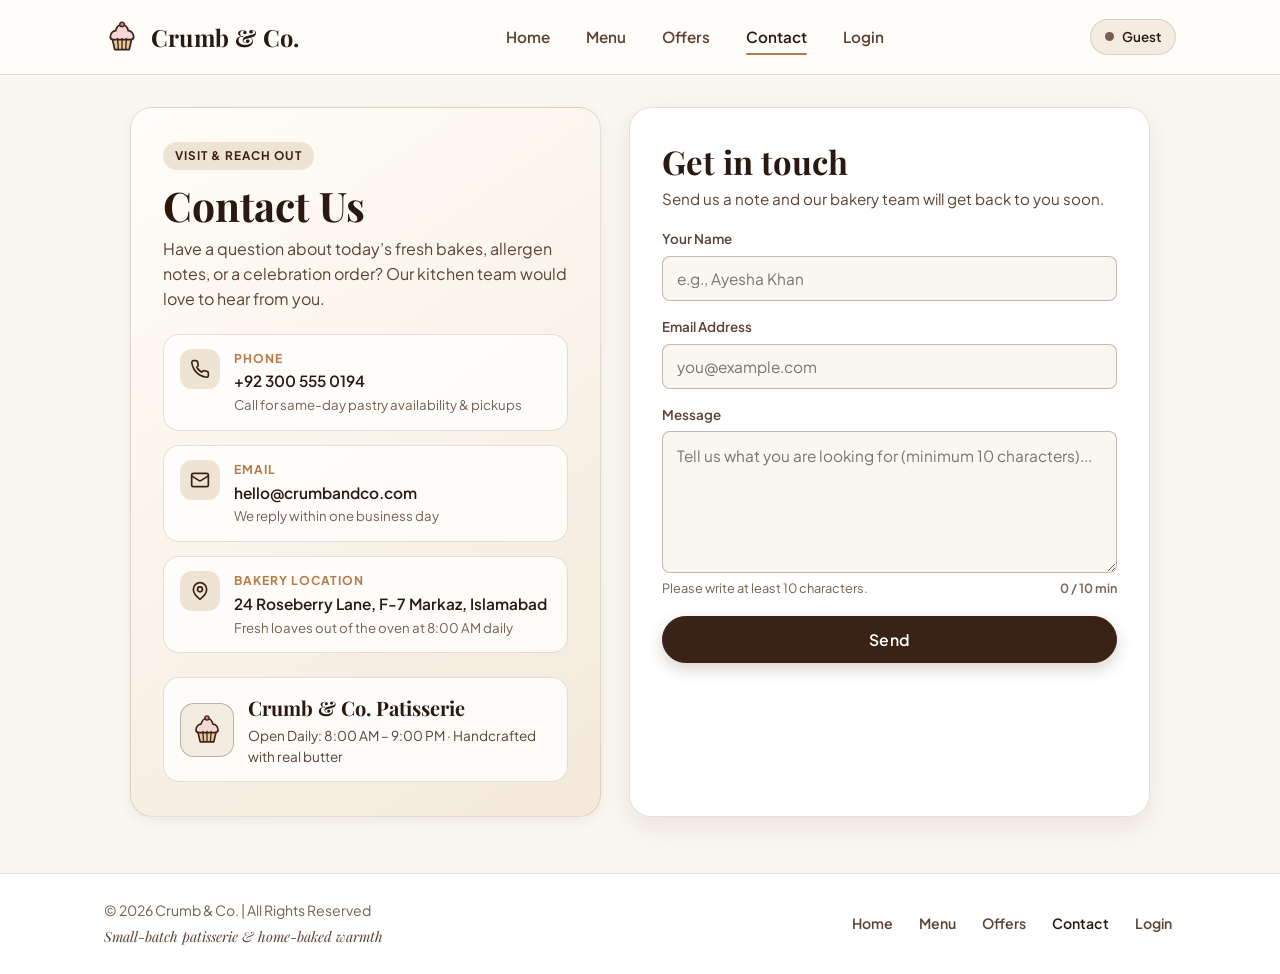
==== pages/contact.html @ cb5ddf6b "contact with added session 3" ====
<!DOCTYPE html>
<html lang="en">
<head>
  <meta charset="UTF-8">
  <meta name="viewport" content="width=device-width, initial-scale=1.0">
  <title>Crumb &amp; Co. — Contact Us</title>
  <link rel="preconnect" href="https://fonts.googleapis.com">
  <link rel="preconnect" href="https://fonts.gstatic.com" crossorigin>
  <link href="https://fonts.googleapis.com/css2?family=Playfair+Display:ital,wght@0,600;0,700;1,600&family=Plus+Jakarta+Sans:wght@400;500;600;700&display=swap" rel="stylesheet">
  <link rel="stylesheet" href="../css/crumb-pages.css">
</head>
<body>
  <a href="#main-content" class="skip-link">Skip to main content</a>

  <header class="site-header">
    <div class="container header-inner">
      <a href="../index.html" class="brand">
        <svg class="brand-icon" viewBox="0 0 40 40" fill="none" aria-hidden="true">
          <path d="M9 21h22l-3 13H12L9 21z" fill="#e9c89b" stroke="#3b2416" stroke-width="2" stroke-linejoin="round"/>
          <path d="M7 20c0-4 3-7 6-7 1-4 4-7 7-7s6 3 7 7c3 0 6 3 6 7 0 2-2 3-4 3H11c-2 0-4-1-4-3z" fill="#f7d6d9" stroke="#3b2416" stroke-width="2" stroke-linejoin="round"/>
          <circle cx="20" cy="6" r="2.5" fill="#d87b86" stroke="#3b2416" stroke-width="1.5"/>
          <line x1="15" y1="21" x2="16" y2="34" stroke="#3b2416" stroke-width="1.5"/>
          <line x1="20" y1="21" x2="20" y2="34" stroke="#3b2416" stroke-width="1.5"/>
          <line x1="25" y1="21" x2="24" y2="34" stroke="#3b2416" stroke-width="1.5"/>
        </svg>
        <span>Crumb &amp; Co.</span>
      </a>

      <nav class="primary-nav" aria-label="Main navigation">
        <ul class="nav-links">
          <li><a href="../index.html">Home</a></li>
          <li><a href="../menu.html">Menu</a></li>
          <li><a href="offers.html">Offers</a></li>
          <li><a href="contact.html" class="active" aria-current="page">Contact</a></li>
          <li><a href="login.html" data-auth-nav>Login</a></li>
        </ul>
      </nav>

      <div class="header-actions">
        <a href="login.html" id="header-account-pill" class="saved-pill-link account-pill-link" aria-label="Account status">
          <span class="account-status-dot" aria-hidden="true"></span>
          <span id="header-account-label" class="saved-pill-label">Guest</span>
        </a>

        <button
          type="button"
          id="menu-toggle"
          class="menu-toggle"
          aria-label="Toggle navigation menu"
          aria-expanded="false"
          aria-controls="mobile-nav"
        >
          <svg viewBox="0 0 24 24" fill="none" stroke="currentColor" stroke-width="2.2" stroke-linecap="round" aria-hidden="true">
            <line x1="4" y1="7" x2="20" y2="7"/>
            <line x1="4" y1="12" x2="20" y2="12"/>
            <line x1="4" y1="17" x2="20" y2="17"/>
          </svg>
        </button>
      </div>
    </div>

    <nav id="mobile-nav" class="mobile-nav" aria-label="Mobile navigation">
      <ul class="mobile-nav-list">
        <li><a href="../index.html">Home</a></li>
        <li><a href="../menu.html">Menu</a></li>
        <li><a href="offers.html">Offers</a></li>
        <li><a href="contact.html" class="active" aria-current="page">Contact</a></li>
        <li><a href="login.html" data-auth-nav>Login</a></li>
      </ul>
    </nav>
  </header>

  <main id="main-content" class="contact-main">
    <div class="container">
      <section class="contact-layout" aria-label="Contact Crumb and Co.">
        <!-- Left Side: Contact Us Details & Bakery Branding -->
        <aside class="contact-info-panel" aria-labelledby="contact-us-heading">
          <div>
            <span class="eyebrow-badge">Visit &amp; Reach Out</span>
            <h1 id="contact-us-heading" class="page-title">Contact Us</h1>
            <p class="page-subtitle">
              Have a question about today&rsquo;s fresh bakes, allergen notes, or a celebration order? Our kitchen team would love to hear from you.
            </p>

            <ul class="contact-details-list">
              <li class="contact-detail-item">
                <span class="contact-detail-icon" aria-hidden="true">
                  <svg viewBox="0 0 24 24" fill="none" stroke="currentColor" stroke-width="2" stroke-linecap="round" stroke-linejoin="round">
                    <path d="M22 16.92v3a2 2 0 0 1-2.18 2 19.79 19.79 0 0 1-8.63-3.07 19.5 19.5 0 0 1-6-6 19.79 19.79 0 0 1-3.07-8.67A2 2 0 0 1 4.11 2h3a2 2 0 0 1 2 1.72 12.84 12.84 0 0 0 .7 2.81 2 2 0 0 1-.45 2.11L8.09 9.91a16 16 0 0 0 6 6l1.27-1.27a2 2 0 0 1 2.11-.45 12.84 12.84 0 0 0 2.81.7A2 2 0 0 1 22 16.92z"/>
                  </svg>
                </span>
                <div>
                  <span class="contact-detail-label">Phone</span>
                  <a href="tel:+923005550194" class="contact-detail-value">+92 300 555 0194</a>
                  <p class="contact-detail-note">Call for same-day pastry availability &amp; pickups</p>
                </div>
              </li>

              <li class="contact-detail-item">
                <span class="contact-detail-icon" aria-hidden="true">
                  <svg viewBox="0 0 24 24" fill="none" stroke="currentColor" stroke-width="2" stroke-linecap="round" stroke-linejoin="round">
                    <rect x="2" y="4" width="20" height="16" rx="2"/>
                    <path d="m22 7-8.97 5.7a1.94 1.94 0 0 1-2.06 0L2 7"/>
                  </svg>
                </span>
                <div>
                  <span class="contact-detail-label">Email</span>
                  <a href="mailto:hello@crumbandco.com" class="contact-detail-value">hello@crumbandco.com</a>
                  <p class="contact-detail-note">We reply within one business day</p>
                </div>
              </li>

              <li class="contact-detail-item">
                <span class="contact-detail-icon" aria-hidden="true">
                  <svg viewBox="0 0 24 24" fill="none" stroke="currentColor" stroke-width="2" stroke-linecap="round" stroke-linejoin="round">
                    <path d="M20 10c0 6-8 12-8 12s-8-6-8-12a8 8 0 0 1 16 0Z"/>
                    <circle cx="12" cy="10" r="3"/>
                  </svg>
                </span>
                <div>
                  <span class="contact-detail-label">Bakery Location</span>
                  <span class="contact-detail-value">24 Roseberry Lane, F-7 Markaz, Islamabad</span>
                  <p class="contact-detail-note">Fresh loaves out of the oven at 8:00 AM daily</p>
                </div>
              </li>
            </ul>
          </div>

          <!-- Bakery Branding / Logo Area -->
          <div class="contact-brand-showcase">
            <span class="contact-brand-emblem" aria-hidden="true">
              <svg viewBox="0 0 40 40" fill="none">
                <path d="M9 21h22l-3 13H12L9 21z" fill="#e9c89b" stroke="#3b2416" stroke-width="2" stroke-linejoin="round"/>
                <path d="M7 20c0-4 3-7 6-7 1-4 4-7 7-7s6 3 7 7c3 0 6 3 6 7 0 2-2 3-4 3H11c-2 0-4-1-4-3z" fill="#f7d6d9" stroke="#3b2416" stroke-width="2" stroke-linejoin="round"/>
                <circle cx="20" cy="6" r="2.5" fill="#d87b86" stroke="#3b2416" stroke-width="1.5"/>
                <line x1="15" y1="21" x2="16" y2="34" stroke="#3b2416" stroke-width="1.5"/>
                <line x1="20" y1="21" x2="20" y2="34" stroke="#3b2416" stroke-width="1.5"/>
                <line x1="25" y1="21" x2="24" y2="34" stroke="#3b2416" stroke-width="1.5"/>
              </svg>
            </span>
            <div>
              <p class="contact-brand-name">Crumb &amp; Co. Patisserie</p>
              <p class="contact-brand-tagline">Open Daily: 8:00 AM &ndash; 9:00 PM &middot; Handcrafted with real butter</p>
            </div>
          </div>
        </aside>

        <!-- Right Side: Get in Touch Form -->
        <section class="contact-form-card" aria-labelledby="get-in-touch-heading">
          <div class="contact-form-header">
            <h2 id="get-in-touch-heading" class="contact-form-title">Get in touch</h2>
            <p class="contact-form-subtitle">
              Send us a note and our bakery team will get back to you soon.
            </p>
          </div>

          <div
            id="contact-confirmation"
            class="contact-confirmation"
            role="status"
            aria-live="polite"
            hidden
          >
            <span class="contact-confirmation-icon" aria-hidden="true">
              <svg viewBox="0 0 24 24" fill="none" stroke="currentColor" stroke-width="2.5" stroke-linecap="round" stroke-linejoin="round">
                <polyline points="20 6 9 17 4 12"/>
              </svg>
            </span>
            <div class="contact-confirmation-body">
              <h3 id="contact-confirmation-title" class="contact-confirmation-title">Message sent!</h3>
              <p id="contact-confirmation-text" class="contact-confirmation-text"></p>
            </div>
            <button
              type="button"
              id="contact-confirmation-dismiss"
              class="contact-confirmation-dismiss"
              aria-label="Dismiss confirmation message"
            >
              Dismiss
            </button>
          </div>

          <form id="contact-form" class="contact-form" novalidate>
            <div class="field-group">
              <label for="contact-name" class="field-label">Your Name</label>
              <input
                id="contact-name"
                name="name"
                type="text"
                class="auth-input"
                placeholder="e.g., Ayesha Khan"
                autocomplete="name"
                aria-describedby="contact-name-error"
                required
              >
              <p id="contact-name-error" class="field-error" role="alert"></p>
            </div>

            <div class="field-group">
              <label for="contact-email" class="field-label">Email Address</label>
              <input
                id="contact-email"
                name="email"
                type="email"
                class="auth-input"
                placeholder="you@example.com"
                autocomplete="email"
                aria-describedby="contact-email-error"
                required
              >
              <p id="contact-email-error" class="field-error" role="alert"></p>
            </div>

            <div class="field-group">
              <label for="contact-message" class="field-label">Message</label>
              <textarea
                id="contact-message"
                name="message"
                class="auth-input contact-textarea"
                placeholder="Tell us what you are looking for (minimum 10 characters)..."
                rows="5"
                aria-describedby="contact-message-hint contact-message-error"
                required
              ></textarea>
              <div class="field-meta-row">
                <p id="contact-message-hint" class="field-hint">Please write at least 10 characters.</p>
                <span id="contact-message-counter" class="char-counter" aria-live="polite">0 / 10 min</span>
              </div>
              <p id="contact-message-error" class="field-error" role="alert"></p>
            </div>

            <button type="submit" id="contact-submit-btn" class="btn btn-primary contact-submit-btn">
              Send
            </button>
          </form>
        </section>
      </section>
    </div>
  </main>

  <footer class="site-footer">
    <div class="container footer-inner">
      <div class="footer-brand-block">
        <span>&copy; 2026 Crumb &amp; Co. | All Rights Reserved</span>
        <span class="footer-tagline">Small-batch patisserie &amp; home-baked warmth</span>
      </div>

      <nav aria-label="Footer navigation">
        <ul class="footer-links">
          <li><a href="../index.html">Home</a></li>
          <li><a href="../menu.html">Menu</a></li>
          <li><a href="offers.html">Offers</a></li>
          <li><a href="contact.html" class="active" aria-current="page">Contact</a></li>
          <li><a href="login.html" data-auth-nav>Login</a></li>
        </ul>
      </nav>
    </div>
  </footer>

  <div id="status-toast" class="status-toast" role="status" aria-live="polite">
    <p id="status-toast-text" class="status-toast-text"></p>
  </div>

  <script src="../js/contact.js"></script>
  <script src="../js/auth.js"></script>
</body>
</html>
---- css/crumb-pages.css ----
/* ==========================================================================
   Crumb & Co. — Shared Subpages Stylesheet (pages/*)
   Pure CSS3 (no frameworks). Matches Crumb & Co. warm artisan bakery theme.
   ========================================================================== */

:root {
  --bg-page: #faf6f0;
  --bg-surface: #ffffff;
  --bg-cream: #f4ece1;
  --bg-warm: #efe3d3;
  --ink-primary: #2a1911;
  --ink-secondary: #5c4234;
  --ink-muted: #785f51;
  --accent-espresso: #3b2216;
  --accent-espresso-hover: #26140c;
  --accent-caramel: #b87a44;
  --accent-berry: #b84e5c;
  --accent-berry-soft: #fbecef;
  --border-subtle: rgba(42, 25, 17, 0.13);
  --border-strong: rgba(42, 25, 17, 0.28);
  --shadow-sm: 0 4px 14px rgba(42, 25, 17, 0.06);
  --shadow-md: 0 10px 28px rgba(42, 25, 17, 0.08);
  --shadow-lg: 0 16px 36px rgba(42, 25, 17, 0.13);
  --success-green: #246a46;
  --success-soft: #eaf5ef;
  --focus-ring: #b84e5c;
  --radius-sm: 8px;
  --radius-md: 16px;
  --radius-lg: 22px;
  --font-display: "Playfair Display", "Cormorant Garamond", "Georgia", serif;
  --font-sans: "Plus Jakarta Sans", system-ui, -apple-system, "Segoe UI", sans-serif;
  --max-width: 1120px;
}

*,
*::before,
*::after {
  box-sizing: border-box;
}

html {
  scroll-behavior: smooth;
}

body {
  margin: 0;
  min-height: 100vh;
  display: flex;
  flex-direction: column;
  font-family: var(--font-sans);
  color: var(--ink-primary);
  background-color: var(--bg-page);
  line-height: 1.55;
  -webkit-font-smoothing: antialiased;
}

a {
  color: inherit;
  text-decoration: none;
}

button,
input,
select,
textarea {
  font-family: inherit;
}

img,
svg {
  display: block;
}

/* Accessible Skip Link & Focus States */
.skip-link {
  position: absolute;
  left: 16px;
  top: -100px;
  z-index: 200;
  padding: 10px 18px;
  border-radius: var(--radius-sm);
  background-color: var(--accent-espresso);
  color: #ffffff;
  font-weight: 600;
  font-size: 0.9rem;
  transition: top 0.15s ease;
}

.skip-link:focus {
  top: 14px;
}

:is(a, button, input, select, textarea, summary, [tabindex]):focus-visible {
  outline: 3px solid var(--focus-ring);
  outline-offset: 3px;
}

.sr-only {
  position: absolute;
  width: 1px;
  height: 1px;
  padding: 0;
  margin: -1px;
  overflow: hidden;
  clip: rect(0, 0, 0, 0);
  white-space: nowrap;
  border: 0;
}

.container {
  width: 100%;
  max-width: var(--max-width);
  margin: 0 auto;
  padding: 0 24px;
}

/* ==========================================================================
   Shared Header & Responsive Navigation
   ========================================================================== */

.site-header {
  position: sticky;
  top: 0;
  z-index: 50;
  background-color: rgba(255, 253, 249, 0.94);
  backdrop-filter: blur(10px);
  -webkit-backdrop-filter: blur(10px);
  border-bottom: 1px solid var(--border-subtle);
}

.header-inner {
  display: flex;
  align-items: center;
  justify-content: space-between;
  gap: 20px;
  min-height: 74px;
}

.brand {
  display: inline-flex;
  align-items: center;
  gap: 11px;
  font-family: var(--font-display);
  font-size: 1.48rem;
  font-weight: 700;
  letter-spacing: 0.01em;
  color: var(--ink-primary);
  border-radius: var(--radius-sm);
  flex-shrink: 0;
}

.brand-icon {
  width: 36px;
  height: 36px;
  flex-shrink: 0;
}

.primary-nav {
  display: flex;
  align-items: center;
}

.nav-links {
  display: flex;
  align-items: center;
  gap: 28px;
  list-style: none;
  margin: 0;
  padding: 0;
}

.nav-links a {
  position: relative;
  display: inline-block;
  font-size: 0.95rem;
  font-weight: 600;
  color: var(--ink-secondary);
  padding: 8px 4px;
  border-radius: 6px;
  transition: color 0.18s ease;
}

.nav-links a::after {
  content: "";
  position: absolute;
  left: 4px;
  right: 4px;
  bottom: 2px;
  height: 2px;
  border-radius: 2px;
  background-color: var(--accent-caramel);
  transform: scaleX(0);
  transition: transform 0.2s ease;
}

.nav-links a:hover,
.nav-links a.active {
  color: var(--ink-primary);
}

.nav-links a:hover::after,
.nav-links a.active::after {
  transform: scaleX(1);
}

.header-actions {
  display: flex;
  align-items: center;
  gap: 10px;
  flex-shrink: 0;
}

.saved-pill-link {
  display: inline-flex;
  align-items: center;
  gap: 7px;
  padding: 7px 14px;
  border-radius: 999px;
  background-color: var(--bg-cream);
  border: 1px solid var(--border-subtle);
  font-size: 0.84rem;
  font-weight: 600;
  color: var(--ink-primary);
  transition: background-color 0.18s ease, border-color 0.18s ease;
}

.saved-pill-link:hover {
  background-color: var(--bg-warm);
  border-color: var(--border-strong);
}

.saved-count-badge {
  display: inline-flex;
  align-items: center;
  justify-content: center;
  min-width: 22px;
  height: 22px;
  padding: 0 6px;
  border-radius: 999px;
  background-color: var(--accent-berry);
  color: #ffffff;
  font-size: 0.74rem;
  font-weight: 700;
}

.menu-toggle {
  display: none;
  align-items: center;
  justify-content: center;
  width: 42px;
  height: 42px;
  border: 1px solid var(--border-strong);
  border-radius: 10px;
  background-color: var(--bg-surface);
  color: var(--ink-primary);
  cursor: pointer;
  transition: background-color 0.18s ease, border-color 0.18s ease;
}

.menu-toggle:hover {
  background-color: var(--bg-cream);
}

.menu-toggle svg {
  width: 22px;
  height: 22px;
}

.mobile-nav {
  display: none;
  border-top: 1px solid var(--border-subtle);
  background-color: var(--bg-surface);
  padding: 12px 24px 18px;
}

.mobile-nav.is-open {
  display: block;
}

.mobile-nav-list {
  list-style: none;
  margin: 0;
  padding: 0;
  display: flex;
  flex-direction: column;
  gap: 6px;
}

.mobile-nav-list a {
  display: block;
  padding: 11px 14px;
  border-radius: var(--radius-sm);
  font-weight: 600;
  color: var(--ink-secondary);
  transition: background-color 0.15s ease, color 0.15s ease;
}

.mobile-nav-list a:hover,
.mobile-nav-list a.active {
  background-color: var(--bg-cream);
  color: var(--ink-primary);
}

/* ==========================================================================
   Main Layout & Buttons
   ========================================================================== */

main {
  flex: 1;
  padding: 36px 0 64px;
}

.btn {
  display: inline-flex;
  align-items: center;
  justify-content: center;
  gap: 8px;
  padding: 11px 22px;
  font-size: 0.92rem;
  font-weight: 600;
  letter-spacing: 0.01em;
  border-radius: 999px;
  border: 1.5px solid var(--accent-espresso);
  cursor: pointer;
  transition: transform 0.15s ease, background-color 0.18s ease, box-shadow 0.18s ease, color 0.18s ease;
}

.btn:hover {
  transform: translateY(-1px);
}

.btn:active {
  transform: translateY(0);
}

.btn-primary {
  background-color: var(--accent-espresso);
  color: #ffffff;
  box-shadow: 0 6px 16px rgba(59, 34, 22, 0.2);
}

.btn-primary:hover {
  background-color: var(--accent-espresso-hover);
  box-shadow: 0 8px 20px rgba(59, 34, 22, 0.28);
}

.btn-secondary {
  background-color: var(--bg-surface);
  color: var(--ink-primary);
  border-color: var(--border-strong);
}

.btn-secondary:hover {
  background-color: var(--bg-cream);
}

.btn-save {
  background-color: var(--bg-cream);
  color: var(--ink-primary);
  border-color: var(--border-strong);
  padding: 10px 16px;
  font-size: 0.86rem;
}

.btn-save:hover {
  background-color: var(--bg-warm);
}

.btn-save.is-saved {
  background-color: var(--accent-berry-soft);
  border-color: var(--accent-berry);
  color: var(--accent-berry);
}

/* ==========================================================================
   Offers Page Hero / Intro & Controls
   ========================================================================== */

.offers-hero {
  display: flex;
  align-items: flex-end;
  justify-content: space-between;
  flex-wrap: wrap;
  gap: 20px;
  padding: 32px 34px;
  margin-bottom: 28px;
  background: linear-gradient(135deg, #fffdf9 0%, #f5ebde 100%);
  border: 1px solid var(--border-subtle);
  border-radius: var(--radius-lg);
  box-shadow: var(--shadow-sm);
}

.offers-hero-text {
  max-width: 640px;
}

.eyebrow-badge {
  display: inline-flex;
  align-items: center;
  padding: 5px 12px;
  margin-bottom: 12px;
  border-radius: 999px;
  background-color: var(--bg-warm);
  color: var(--accent-espresso);
  font-size: 0.74rem;
  font-weight: 700;
  letter-spacing: 0.09em;
  text-transform: uppercase;
}

.page-title {
  margin: 0 0 8px;
  font-family: var(--font-display);
  font-size: clamp(1.9rem, 3.3vw, 2.55rem);
  font-weight: 700;
  line-height: 1.15;
  color: var(--ink-primary);
}

.page-subtitle {
  margin: 0;
  font-size: 1rem;
  color: var(--ink-secondary);
}

.offers-toolbar {
  display: grid;
  grid-template-columns: 1fr auto;
  align-items: center;
  gap: 16px;
  margin-bottom: 26px;
}

.search-box {
  position: relative;
}

.search-icon {
  position: absolute;
  left: 16px;
  top: 50%;
  transform: translateY(-50%);
  width: 19px;
  height: 19px;
  color: var(--ink-muted);
  pointer-events: none;
}

.search-input {
  width: 100%;
  padding: 13px 16px 13px 44px;
  font-size: 0.96rem;
  color: var(--ink-primary);
  background-color: var(--bg-surface);
  border: 1px solid var(--border-strong);
  border-radius: var(--radius-md);
  box-shadow: var(--shadow-sm);
  transition: border-color 0.18s ease, box-shadow 0.18s ease;
}

.search-input::placeholder {
  color: var(--ink-muted);
}

.filter-group {
  display: flex;
  flex-wrap: wrap;
  gap: 8px;
}

.filter-btn {
  padding: 9px 18px;
  font-size: 0.88rem;
  font-weight: 600;
  color: var(--ink-secondary);
  background-color: var(--bg-surface);
  border: 1px solid var(--border-subtle);
  border-radius: 999px;
  cursor: pointer;
  transition: background-color 0.18s ease, color 0.18s ease, border-color 0.18s ease;
}

.filter-btn:hover {
  background-color: var(--bg-cream);
  color: var(--ink-primary);
}

.filter-btn.is-active {
  background-color: var(--accent-espresso);
  border-color: var(--accent-espresso);
  color: #ffffff;
  box-shadow: 0 4px 12px rgba(59, 34, 22, 0.18);
}

/* ==========================================================================
   Special Offers Section & Cards
   ========================================================================== */

.section-header {
  display: flex;
  align-items: baseline;
  justify-content: space-between;
  flex-wrap: wrap;
  gap: 10px;
  margin-bottom: 20px;
}

.section-heading {
  margin: 0;
  font-family: var(--font-display);
  font-size: 1.7rem;
  font-weight: 700;
  color: var(--ink-primary);
}

.results-meta {
  margin: 0;
  font-size: 0.9rem;
  color: var(--ink-muted);
  font-weight: 500;
}

.offers-grid {
  display: grid;
  grid-template-columns: repeat(3, minmax(0, 1fr));
  gap: 24px;
  margin-bottom: 38px;
}

.offer-card {
  display: flex;
  flex-direction: column;
  background-color: var(--bg-surface);
  border: 1px solid var(--border-subtle);
  border-radius: var(--radius-lg);
  overflow: hidden;
  box-shadow: var(--shadow-sm);
  transition: transform 0.22s ease, box-shadow 0.22s ease, border-color 0.22s ease;
}

.offer-card:hover {
  transform: translateY(-4px);
  box-shadow: var(--shadow-lg);
  border-color: var(--border-strong);
}

.offer-card.is-selected {
  border: 2px solid var(--accent-caramel);
  box-shadow: 0 12px 28px rgba(184, 122, 68, 0.18);
}

.offer-media {
  position: relative;
  width: 100%;
  aspect-ratio: 16 / 10;
  overflow: hidden;
  background-color: var(--bg-cream);
}

.offer-media img {
  width: 100%;
  height: 100%;
  object-fit: cover;
  transition: transform 0.35s ease;
}

.offer-card:hover .offer-media img {
  transform: scale(1.05);
}

.offer-discount-badge {
  position: absolute;
  top: 14px;
  left: 14px;
  padding: 6px 14px;
  border-radius: 999px;
  background-color: var(--accent-espresso);
  color: #ffffff;
  font-size: 0.88rem;
  font-weight: 700;
  letter-spacing: 0.03em;
  box-shadow: 0 6px 16px rgba(42, 25, 17, 0.28);
}

.offer-discount-badge--bogo {
  background-color: var(--accent-berry);
}

.offer-body {
  display: flex;
  flex-direction: column;
  flex: 1;
  padding: 20px 22px 22px;
}

.offer-category-row {
  display: flex;
  align-items: center;
  justify-content: space-between;
  gap: 8px;
  margin-bottom: 8px;
}

.offer-category-tag {
  font-size: 0.76rem;
  font-weight: 700;
  text-transform: uppercase;
  letter-spacing: 0.08em;
  color: var(--accent-caramel);
}

.offer-code-chip {
  padding: 3px 9px;
  border-radius: 6px;
  background-color: var(--bg-cream);
  border: 1px dashed var(--border-strong);
  font-size: 0.76rem;
  font-weight: 700;
  color: var(--ink-secondary);
}

.offer-title {
  margin: 0 0 8px;
  font-family: var(--font-display);
  font-size: 1.32rem;
  font-weight: 700;
  line-height: 1.25;
  color: var(--ink-primary);
}

.offer-desc {
  margin: 0 0 16px;
  font-size: 0.94rem;
  color: var(--ink-secondary);
  flex: 1;
}

.offer-price-row {
  display: flex;
  align-items: baseline;
  gap: 10px;
  margin-bottom: 16px;
  padding-top: 12px;
  border-top: 1px solid var(--border-subtle);
}

.offer-price-now {
  font-size: 1.1rem;
  font-weight: 700;
  color: var(--ink-primary);
}

.offer-price-was {
  font-size: 0.88rem;
  color: var(--ink-muted);
  text-decoration: line-through;
}

.offer-price-note {
  font-size: 0.84rem;
  font-weight: 600;
  color: var(--accent-berry);
}

.offer-actions {
  display: grid;
  grid-template-columns: 1fr auto;
  gap: 10px;
}

.offer-actions .btn-preview {
  grid-column: 1 / -1;
}

/* Empty / No-Match State */
.empty-state {
  padding: 42px 24px;
  text-align: center;
  background-color: var(--bg-surface);
  border: 1.5px dashed var(--border-strong);
  border-radius: var(--radius-lg);
  margin-bottom: 36px;
}

.empty-state[hidden] {
  display: none;
}

.empty-state-title {
  margin: 0 0 8px;
  font-family: var(--font-display);
  font-size: 1.35rem;
  color: var(--ink-primary);
}

.empty-state-desc {
  margin: 0 0 18px;
  color: var(--ink-secondary);
  font-size: 0.95rem;
}

/* ==========================================================================
   Interactive Discount Preview & Saved Offers Panel
   ========================================================================== */

.offers-workspace {
  display: grid;
  grid-template-columns: 1.2fr 0.8fr;
  gap: 24px;
  align-items: start;
}

.panel-card {
  background-color: var(--bg-surface);
  border: 1px solid var(--border-subtle);
  border-radius: var(--radius-lg);
  padding: 24px 26px;
  box-shadow: var(--shadow-sm);
}

.panel-heading {
  margin: 0 0 6px;
  font-family: var(--font-display);
  font-size: 1.35rem;
  font-weight: 700;
  color: var(--ink-primary);
}

.panel-subtext {
  margin: 0 0 18px;
  font-size: 0.92rem;
  color: var(--ink-secondary);
}

.preview-controls {
  display: grid;
  grid-template-columns: 1fr 1fr;
  gap: 14px;
  margin-bottom: 18px;
}

.field-group {
  display: flex;
  flex-direction: column;
  gap: 6px;
}

.field-label {
  font-size: 0.84rem;
  font-weight: 600;
  color: var(--ink-secondary);
}

.field-input {
  width: 100%;
  padding: 10px 12px;
  font-size: 0.95rem;
  color: var(--ink-primary);
  background-color: var(--bg-page);
  border: 1px solid var(--border-strong);
  border-radius: var(--radius-sm);
}

.preview-summary {
  background-color: var(--bg-cream);
  border-radius: var(--radius-md);
  padding: 16px 18px;
  display: flex;
  flex-direction: column;
  gap: 10px;
}

.preview-row {
  display: flex;
  align-items: center;
  justify-content: space-between;
  gap: 12px;
  font-size: 0.94rem;
  color: var(--ink-secondary);
}

.preview-row--savings {
  color: var(--success-green);
  font-weight: 700;
}

.preview-row--total {
  padding-top: 10px;
  border-top: 1px solid var(--border-strong);
  font-size: 1.08rem;
  font-weight: 700;
  color: var(--ink-primary);
}

.saved-list {
  list-style: none;
  margin: 0 0 16px;
  padding: 0;
  display: flex;
  flex-direction: column;
  gap: 10px;
}

.saved-list-item {
  display: flex;
  align-items: center;
  justify-content: space-between;
  gap: 12px;
  padding: 12px 14px;
  background-color: var(--bg-page);
  border: 1px solid var(--border-subtle);
  border-radius: var(--radius-sm);
}

.saved-item-title {
  margin: 0;
  font-weight: 700;
  font-size: 0.93rem;
  color: var(--ink-primary);
}

.saved-item-meta {
  margin: 2px 0 0;
  font-size: 0.82rem;
  color: var(--ink-muted);
}

.saved-remove-btn {
  padding: 6px 11px;
  font-size: 0.8rem;
  font-weight: 600;
  color: var(--accent-berry);
  background-color: var(--bg-surface);
  border: 1px solid var(--border-subtle);
  border-radius: 999px;
  cursor: pointer;
}

.saved-remove-btn:hover {
  background-color: var(--accent-berry-soft);
  border-color: var(--accent-berry);
}

.saved-empty-note {
  margin: 0;
  padding: 16px;
  border-radius: var(--radius-sm);
  background-color: var(--bg-page);
  color: var(--ink-muted);
  font-size: 0.9rem;
}

/* ==========================================================================
   Authentication & Account Page (pages/login.html)
   Horizontal desktop layout + 4-state vertical auth card
   ========================================================================== */

.account-pill-link {
  gap: 8px;
}

.account-pill-link.is-authenticated {
  background-color: var(--success-soft);
  border-color: rgba(36, 106, 70, 0.28);
  color: var(--success-green);
}

.account-status-dot {
  width: 9px;
  height: 9px;
  border-radius: 50%;
  background-color: var(--ink-muted);
  flex-shrink: 0;
}

.account-pill-link.is-authenticated .account-status-dot {
  background-color: var(--success-green);
  box-shadow: 0 0 0 3px rgba(36, 106, 70, 0.16);
}

.auth-main {
  padding: 24px 0 40px;
}

.auth-layout {
  display: grid;
  grid-template-columns: 1.05fr 0.95fr;
  gap: 28px;
  align-items: stretch;
  max-width: 980px;
  margin: 0 auto;
}

.auth-showcase {
  display: flex;
  flex-direction: column;
  justify-content: space-between;
  gap: 16px;
  padding: 32px;
  background: linear-gradient(145deg, #fffdf9 0%, #f4e9da 100%);
  border: 1px solid var(--border-subtle);
  border-radius: var(--radius-lg);
  box-shadow: var(--shadow-sm);
}

.auth-showcase-media {
  width: 100%;
  aspect-ratio: 16 / 9;
  max-height: 190px;
  border-radius: var(--radius-md);
  overflow: hidden;
  border: 1px solid var(--border-subtle);
  background-color: var(--bg-cream);
}

.auth-showcase-media img {
  width: 100%;
  height: 100%;
  object-fit: cover;
}

.auth-perks-list {
  list-style: none;
  margin: 14px 0 0;
  padding: 0;
  display: flex;
  flex-direction: column;
  gap: 8px;
}

.auth-perks-list li {
  display: flex;
  align-items: center;
  gap: 10px;
  font-size: 0.93rem;
  color: var(--ink-secondary);
}

.auth-perk-dot {
  width: 8px;
  height: 8px;
  border-radius: 50%;
  background-color: var(--accent-caramel);
  flex-shrink: 0;
}

.auth-demo-note {
  margin: 0;
  padding: 12px 14px;
  border-radius: var(--radius-sm);
  background-color: rgba(255, 255, 255, 0.72);
  border: 1px dashed var(--border-strong);
  font-size: 0.84rem;
  color: var(--ink-secondary);
}

.auth-card {
  display: flex;
  flex-direction: column;
  justify-content: flex-start;
  padding: 32px;
  background-color: var(--bg-surface);
  border: 1px solid var(--border-subtle);
  border-radius: var(--radius-lg);
  box-shadow: var(--shadow-md);
}

.auth-state[hidden] {
  display: none;
}

.auth-state {
  display: flex;
  flex-direction: column;
  gap: 18px;
}

.auth-state-header {
  display: flex;
  flex-direction: column;
  gap: 6px;
}

.auth-title {
  margin: 0;
  font-family: var(--font-display);
  font-size: clamp(1.65rem, 2.6vw, 2.05rem);
  font-weight: 700;
  line-height: 1.2;
  color: var(--ink-primary);
}

.auth-subtitle {
  margin: 0;
  font-size: 0.95rem;
  color: var(--ink-secondary);
}

.auth-form {
  display: flex;
  flex-direction: column;
  gap: 16px;
}

.auth-input {
  width: 100%;
  padding: 12px 14px;
  font-size: 0.96rem;
  color: var(--ink-primary);
  background-color: var(--bg-page);
  border: 1px solid var(--border-strong);
  border-radius: var(--radius-sm);
  transition: border-color 0.18s ease, box-shadow 0.18s ease, background-color 0.18s ease;
}

.auth-input:focus {
  background-color: var(--bg-surface);
  border-color: var(--accent-caramel);
  box-shadow: 0 0 0 4px rgba(184, 122, 68, 0.16);
  outline: none;
}

.auth-input.is-invalid {
  border-color: var(--accent-berry);
  background-color: #fff8f8;
}

.password-input-wrap {
  position: relative;
  display: flex;
  align-items: center;
}

.password-input-wrap .auth-input {
  padding-right: 72px;
}

.password-toggle-btn {
  position: absolute;
  right: 8px;
  padding: 5px 10px;
  border: 1px solid var(--border-subtle);
  border-radius: 6px;
  background-color: var(--bg-surface);
  color: var(--ink-secondary);
  font-size: 0.78rem;
  font-weight: 600;
  cursor: pointer;
}

.password-toggle-btn:hover {
  background-color: var(--bg-cream);
  color: var(--ink-primary);
}

.field-error {
  min-height: 1.15em;
  margin: 0;
  font-size: 0.82rem;
  font-weight: 600;
  color: var(--accent-berry);
}

.field-error:empty {
  display: none;
}

.field-hint {
  margin: 0;
  font-size: 0.8rem;
  color: var(--ink-muted);
}

.auth-submit-btn {
  width: 100%;
  padding: 13px 22px;
  font-size: 0.98rem;
}

.auth-switch-row {
  display: flex;
  align-items: center;
  justify-content: center;
  flex-wrap: wrap;
  gap: 6px;
  padding-top: 14px;
  border-top: 1px solid var(--border-subtle);
  font-size: 0.92rem;
  color: var(--ink-secondary);
}

.auth-text-btn {
  border: 0;
  padding: 2px 4px;
  background: transparent;
  color: var(--accent-espresso);
  font-size: 0.92rem;
  font-weight: 700;
  text-decoration: underline;
  text-underline-offset: 3px;
  cursor: pointer;
}

.auth-text-btn:hover {
  color: var(--accent-berry);
}

/* Status Panels (Login Success & Incorrect Password / Error) */
.auth-status-box {
  display: flex;
  flex-direction: column;
  align-items: center;
  text-align: center;
  gap: 14px;
  padding: 26px 20px;
  border-radius: var(--radius-md);
  border: 1px solid var(--border-subtle);
  background-color: var(--bg-page);
}

.auth-status-box--success {
  background-color: var(--success-soft);
  border-color: rgba(36, 106, 70, 0.28);
}

.auth-status-box--error {
  background-color: var(--accent-berry-soft);
  border-color: rgba(184, 78, 92, 0.34);
}

.auth-status-icon {
  display: inline-flex;
  align-items: center;
  justify-content: center;
  width: 56px;
  height: 56px;
  border-radius: 50%;
  color: #ffffff;
}

.auth-status-icon--success {
  background-color: var(--success-green);
}

.auth-status-icon--error {
  background-color: var(--accent-berry);
}

.auth-status-icon svg {
  width: 28px;
  height: 28px;
}

.auth-status-message {
  margin: 0;
  font-size: 1.02rem;
  font-weight: 600;
  color: var(--ink-primary);
}

.auth-status-detail {
  margin: 0;
  font-size: 0.9rem;
  color: var(--ink-secondary);
}

.auth-status-actions {
  display: flex;
  flex-direction: column;
  gap: 10px;
  width: 100%;
  margin-top: 4px;
}

/* Logged-in Account View */
.account-summary-card {
  display: flex;
  flex-direction: column;
  gap: 12px;
  padding: 18px;
  background-color: var(--bg-cream);
  border: 1px solid var(--border-subtle);
  border-radius: var(--radius-md);
}

.account-summary-row {
  display: flex;
  align-items: center;
  justify-content: space-between;
  gap: 12px;
  font-size: 0.93rem;
  color: var(--ink-secondary);
}

.account-summary-row strong {
  color: var(--ink-primary);
  text-align: right;
  word-break: break-word;
}

.account-badge-active {
  display: inline-flex;
  align-items: center;
  padding: 3px 10px;
  border-radius: 999px;
  background-color: var(--success-soft);
  color: var(--success-green);
  font-size: 0.8rem;
  font-weight: 700;
}

.account-actions-grid {
  display: grid;
  grid-template-columns: 1fr 1fr;
  gap: 10px;
}

.account-actions-grid .btn-logout {
  grid-column: 1 / -1;
}

/* ==========================================================================
   Shared Footer
   ========================================================================== */

.site-footer {
  border-top: 1px solid var(--border-subtle);
  background-color: var(--bg-surface);
  padding: 26px 0;
  font-size: 0.88rem;
  color: var(--ink-muted);
}

.footer-inner {
  display: flex;
  align-items: center;
  justify-content: space-between;
  gap: 16px;
  flex-wrap: wrap;
}

.footer-brand-block {
  display: flex;
  flex-direction: column;
  gap: 4px;
}

.footer-tagline {
  font-family: var(--font-display);
  font-style: italic;
  color: var(--ink-secondary);
}

.footer-links {
  display: flex;
  flex-wrap: wrap;
  gap: 18px;
  list-style: none;
  margin: 0;
  padding: 0;
}

.footer-links a {
  font-weight: 600;
  color: var(--ink-secondary);
  border-radius: 4px;
  padding: 2px 4px;
  transition: color 0.16s ease;
}

.footer-links a:hover,
.footer-links a.active {
  color: var(--ink-primary);
}

/* ==========================================================================
   Status Toast
   ========================================================================== */

.status-toast {
  position: fixed;
  right: 22px;
  bottom: 24px;
  z-index: 100;
  min-width: 260px;
  max-width: 340px;
  padding: 13px 18px;
  background-color: var(--bg-surface);
  border: 1px solid var(--border-strong);
  border-left: 4px solid var(--success-green);
  border-radius: var(--radius-sm);
  box-shadow: var(--shadow-lg);
  opacity: 0;
  transform: translateY(12px);
  pointer-events: none;
  transition: opacity 0.2s ease, transform 0.2s ease;
}

.status-toast.is-visible {
  opacity: 1;
  transform: translateY(0);
}

.status-toast-text {
  margin: 0;
  font-size: 0.9rem;
  font-weight: 600;
  color: var(--ink-primary);
}

/* ==========================================================================
   Contact Page (pages/contact.html)
   Horizontal two-column prototype: Contact Us details + Get in touch form
   ========================================================================== */

.contact-main {
  padding: 32px 0 56px;
}

.contact-layout {
  display: grid;
  grid-template-columns: 0.95fr 1.05fr;
  gap: 28px;
  align-items: stretch;
  max-width: 1020px;
  margin: 0 auto;
}

.contact-info-panel {
  display: flex;
  flex-direction: column;
  justify-content: space-between;
  gap: 24px;
  padding: 34px 32px;
  background: linear-gradient(145deg, #fffdf9 0%, #f4e9da 100%);
  border: 1px solid var(--border-subtle);
  border-radius: var(--radius-lg);
  box-shadow: var(--shadow-sm);
}

.contact-brand-showcase {
  display: flex;
  align-items: center;
  gap: 14px;
  padding: 14px 16px;
  background-color: rgba(255, 255, 255, 0.78);
  border: 1px solid var(--border-subtle);
  border-radius: var(--radius-md);
}

.contact-brand-emblem {
  display: inline-flex;
  align-items: center;
  justify-content: center;
  width: 54px;
  height: 54px;
  border-radius: 14px;
  background-color: var(--bg-cream);
  border: 1px solid var(--border-strong);
  flex-shrink: 0;
}

.contact-brand-emblem svg {
  width: 34px;
  height: 34px;
}

.contact-brand-name {
  margin: 0;
  font-family: var(--font-display);
  font-size: 1.25rem;
  font-weight: 700;
  color: var(--ink-primary);
}

.contact-brand-tagline {
  margin: 2px 0 0;
  font-size: 0.85rem;
  color: var(--ink-secondary);
}

.contact-details-list {
  list-style: none;
  margin: 22px 0 0;
  padding: 0;
  display: flex;
  flex-direction: column;
  gap: 14px;
}

.contact-detail-item {
  display: flex;
  align-items: flex-start;
  gap: 14px;
  padding: 14px 16px;
  background-color: rgba(255, 255, 255, 0.76);
  border: 1px solid var(--border-subtle);
  border-radius: var(--radius-md);
  transition: border-color 0.18s ease, background-color 0.18s ease;
}

.contact-detail-item:hover {
  background-color: #ffffff;
  border-color: var(--border-strong);
}

.contact-detail-icon {
  display: inline-flex;
  align-items: center;
  justify-content: center;
  width: 40px;
  height: 40px;
  border-radius: 12px;
  background-color: var(--bg-warm);
  color: var(--accent-espresso);
  flex-shrink: 0;
}

.contact-detail-icon svg {
  width: 20px;
  height: 20px;
}

.contact-detail-label {
  display: block;
  font-size: 0.76rem;
  font-weight: 700;
  letter-spacing: 0.08em;
  text-transform: uppercase;
  color: var(--accent-caramel);
  margin-bottom: 2px;
}

.contact-detail-value {
  display: block;
  font-size: 0.96rem;
  font-weight: 600;
  color: var(--ink-primary);
  word-break: break-word;
}

a.contact-detail-value:hover {
  color: var(--accent-berry);
  text-decoration: underline;
  text-underline-offset: 3px;
}

.contact-detail-note {
  margin: 2px 0 0;
  font-size: 0.83rem;
  color: var(--ink-muted);
}

.contact-hours-box {
  padding: 14px 16px;
  border-radius: var(--radius-sm);
  background-color: rgba(255, 255, 255, 0.65);
  border: 1px dashed var(--border-strong);
  font-size: 0.86rem;
  color: var(--ink-secondary);
}

.contact-hours-box strong {
  color: var(--ink-primary);
}

.contact-form-card {
  display: flex;
  flex-direction: column;
  gap: 18px;
  padding: 34px 32px;
  background-color: var(--bg-surface);
  border: 1px solid var(--border-subtle);
  border-radius: var(--radius-lg);
  box-shadow: var(--shadow-md);
}

.contact-form-header {
  display: flex;
  flex-direction: column;
  gap: 6px;
}

.contact-form-title {
  margin: 0;
  font-family: var(--font-display);
  font-size: clamp(1.65rem, 2.6vw, 2.05rem);
  font-weight: 700;
  line-height: 1.2;
  color: var(--ink-primary);
}

.contact-form-subtitle {
  margin: 0;
  font-size: 0.95rem;
  color: var(--ink-secondary);
}

.contact-confirmation {
  display: flex;
  align-items: flex-start;
  gap: 14px;
  padding: 16px 18px;
  border-radius: var(--radius-md);
  background-color: var(--success-soft);
  border: 1px solid rgba(36, 106, 70, 0.3);
  color: var(--ink-primary);
}

.contact-confirmation[hidden] {
  display: none;
}

.contact-confirmation-icon {
  display: inline-flex;
  align-items: center;
  justify-content: center;
  width: 34px;
  height: 34px;
  border-radius: 50%;
  background-color: var(--success-green);
  color: #ffffff;
  flex-shrink: 0;
  margin-top: 2px;
}

.contact-confirmation-icon svg {
  width: 18px;
  height: 18px;
}

.contact-confirmation-body {
  flex: 1;
  min-width: 0;
}

.contact-confirmation-title {
  margin: 0 0 4px;
  font-size: 0.98rem;
  font-weight: 700;
  color: var(--success-green);
}

.contact-confirmation-text {
  margin: 0;
  font-size: 0.89rem;
  color: var(--ink-secondary);
}

.contact-confirmation-dismiss {
  border: 0;
  background: transparent;
  padding: 4px 8px;
  border-radius: var(--radius-sm);
  font-size: 0.8rem;
  font-weight: 700;
  color: var(--success-green);
  cursor: pointer;
  flex-shrink: 0;
}

.contact-confirmation-dismiss:hover {
  background-color: rgba(36, 106, 70, 0.12);
}

.contact-form {
  display: flex;
  flex-direction: column;
  gap: 16px;
}

.contact-textarea {
  min-height: 132px;
  resize: vertical;
  line-height: 1.5;
}

.auth-input.is-valid {
  border-color: var(--success-green);
  background-color: #f8fcf9;
}

.field-meta-row {
  display: flex;
  align-items: center;
  justify-content: space-between;
  gap: 12px;
  flex-wrap: wrap;
}

.char-counter {
  font-size: 0.79rem;
  font-weight: 600;
  color: var(--ink-muted);
  margin-left: auto;
}

.char-counter.is-met {
  color: var(--success-green);
}

.contact-submit-btn {
  width: 100%;
  padding: 13px 22px;
  font-size: 0.98rem;
  margin-top: 2px;
}

/* ==========================================================================
   Responsive Breakpoints (Tablet & Mobile Prototype)
   ========================================================================== */

@media (max-width: 960px) {
  .offers-grid {
    grid-template-columns: repeat(2, minmax(0, 1fr));
  }

  .offers-workspace,
  .auth-layout,
  .contact-layout {
    grid-template-columns: 1fr;
  }
}

@media (max-width: 720px) {
  .primary-nav {
    display: none;
  }

  .menu-toggle {
    display: inline-flex;
  }

  .offers-toolbar {
    grid-template-columns: 1fr;
  }
}

@media (max-width: 640px) {
  .container {
    padding: 0 16px;
  }

  main {
    padding: 22px 0 44px;
  }

  .offers-hero {
    padding: 22px 18px;
  }

  .auth-showcase,
  .auth-card,
  .contact-info-panel,
  .contact-form-card {
    padding: 22px 18px;
  }

  .account-actions-grid {
    grid-template-columns: 1fr;
  }

  .saved-pill-label {
    display: none;
  }

  .offers-grid {
    grid-template-columns: 1fr;
    gap: 18px;
  }

  .preview-controls {
    grid-template-columns: 1fr;
  }

  .panel-card {
    padding: 18px 16px;
  }

  .footer-inner {
    flex-direction: column;
    align-items: flex-start;
  }

  .status-toast {
    left: 16px;
    right: 16px;
    bottom: 16px;
    max-width: none;
  }
}
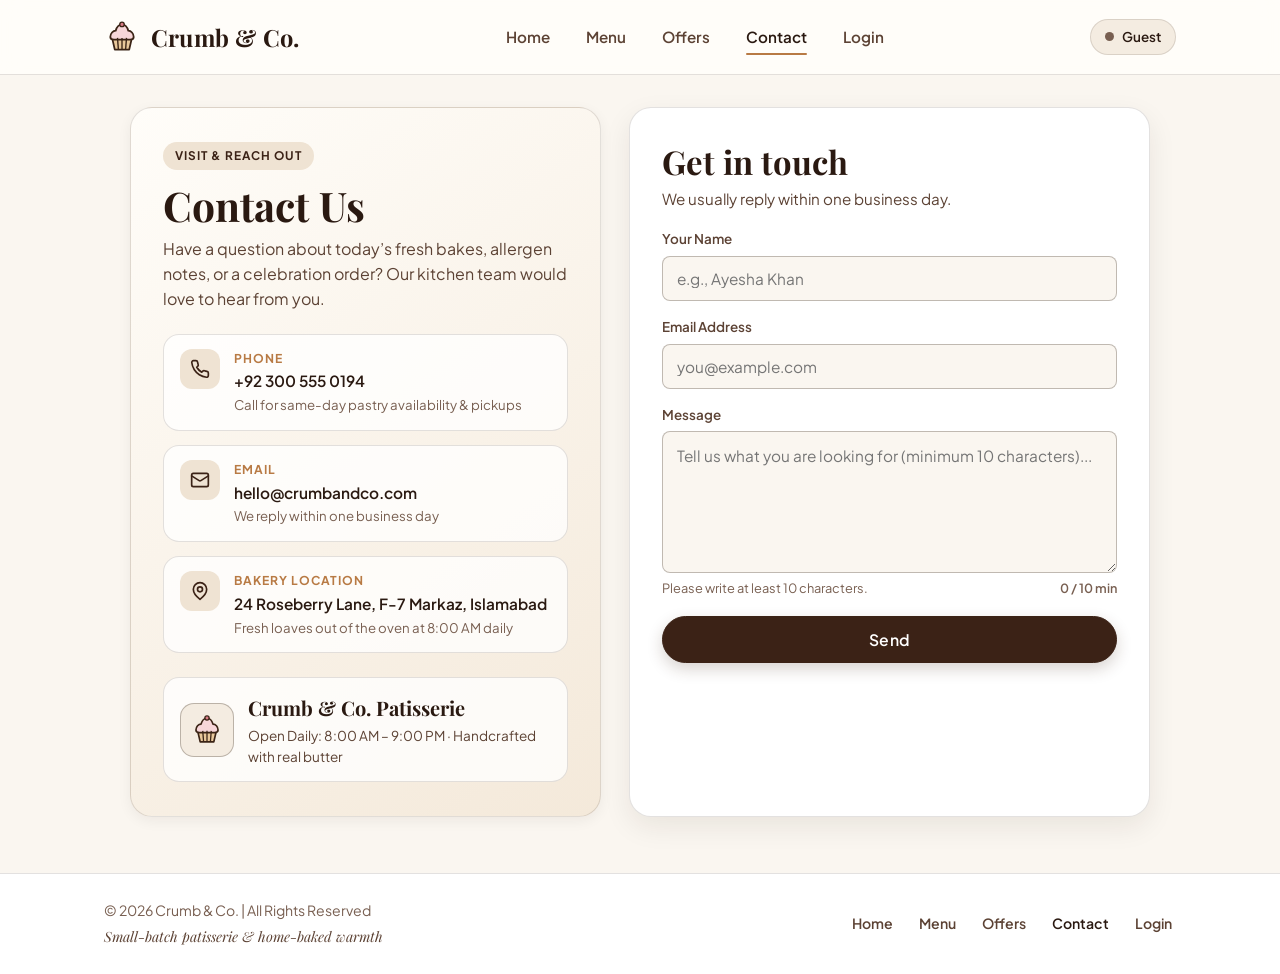
==== commit c334537d: "Merge pull request #5 from rutabaa/i263074 I263074" ====
--- a/pages/contact.html
+++ b/pages/contact.html
@@ -150,7 +150,7 @@
           <div class="contact-form-header">
             <h2 id="get-in-touch-heading" class="contact-form-title">Get in touch</h2>
             <p class="contact-form-subtitle">
-              Send us a note and our bakery team will get back to you soon.
+              We usually reply within one business day.
             </p>
           </div>
 
